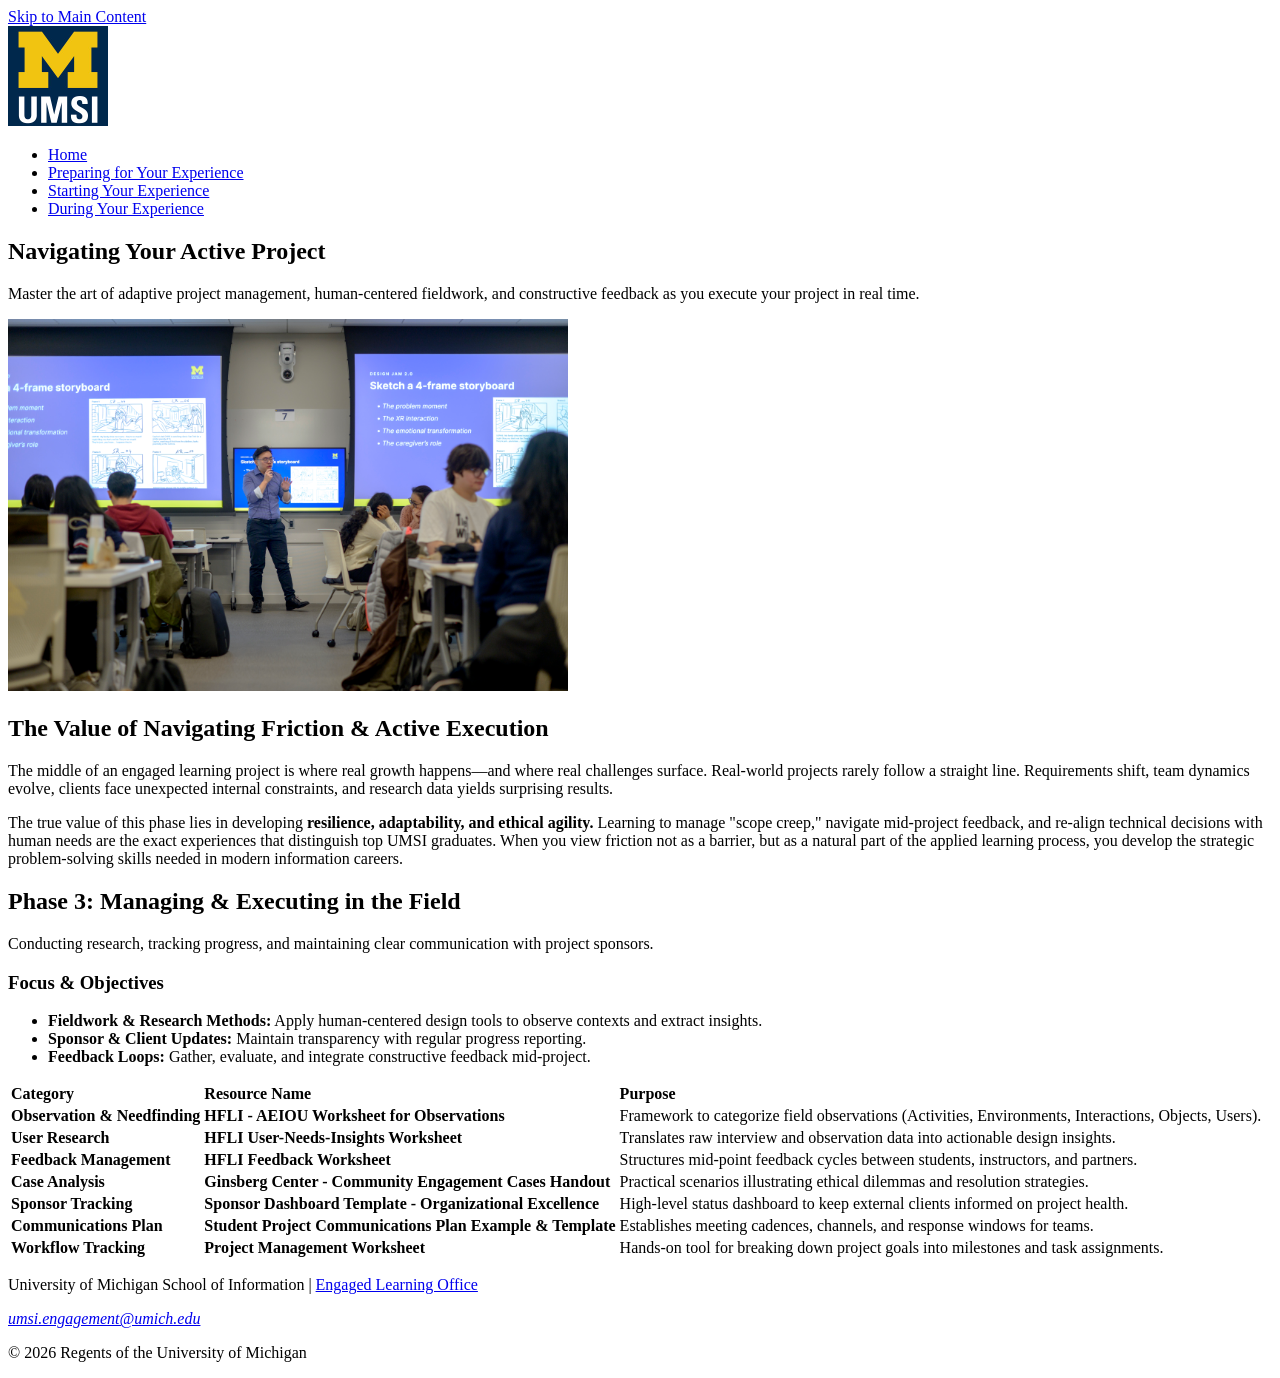
==== during.html @ 8da03dcf "added some images" ====
<!DOCTYPE html>
<html lang="en">
<head>
    <meta charset="UTF-8">
    <meta name="viewport" content="width=device-width, initial-scale=1.0">
    <title>Document</title>
</head>
<body>
    <a href = "#main">Skip to Main Content</a>
    <br>
    <img src="images/UMSI_signature_vertical_informal_solidblue.jpg" alt="UMSI Logo" width="100">
    <nav>
        <ul>
            <li><a href = "index.html">Home</a></li>
            <li><a href = "prep.html">Preparing for Your Experience</a></li>
            <li><a href = "start.html">Starting Your Experience</a></li>
            <li><a href = "during.html">During Your Experience</a></li>
        </ul>
    </nav>

    <main id="main">
        <!-- Content taken & modified from UMGPT with the prompt, "Please write me content that fits appropriately to the "During your Experience" page for UMSI's ELO website": and then pasted in the client objectives & project requirements"
        ChatGPT. (2026). ChatGPT (GPT-5.6 Sol September 17th) [Large language model]. -->
    <section>
        <h1>Navigating Your Active Project</h1>
        <p>Master the art of adaptive project management, human-centered fieldwork, and constructive feedback as you execute your project in real time.</p>
    </section>

    <section>
        <img 
        src="images/UMSI_DesignJam_MixelStudio.jpg"
        alt="Students work together in a bright classroom with screens and projectors."
        width="560">
        <h2>The Value of Navigating Friction & Active Execution</h2>
        <p>The middle of an engaged learning project is where real growth happens—and where real challenges surface. Real-world projects rarely follow a straight line. Requirements shift, team dynamics evolve, clients face unexpected internal constraints, and research data yields surprising results.</p>
        <p>The true value of this phase lies in developing <strong>resilience, adaptability, and ethical agility.</strong> Learning to manage "scope creep," navigate mid-project feedback, and re-align technical decisions with human needs are the exact experiences that distinguish top UMSI graduates. When you view friction not as a barrier, but as a natural part of the applied learning process, you develop the strategic problem-solving skills needed in modern information careers.</p>
    </section>

    <section>
        <h2>Phase 3: Managing & Executing in the Field</h2>
        <p>Conducting research, tracking progress, and maintaining clear communication with project sponsors.</p>

        <article>
            <h3>Focus & Objectives</h3>
            <ul>
                <li><strong>Fieldwork & Research Methods:</strong> Apply human-centered design tools to observe contexts and extract insights.</li>
                <li><strong>Sponsor & Client Updates:</strong> Maintain transparency with regular progress reporting.</li>
                <li><strong>Feedback Loops:</strong> Gather, evaluate, and integrate constructive feedback mid-project.</li>
            </ul>
        </article>

        <article>
            <table style="text-align: left;">
                <tr>
                    <th>Category</th>
                    <th>Resource Name</th>
                    <th>Purpose</th>
                </tr>

                <tr>
                    <th>Observation & Needfinding</th>
                    <th>HFLI - AEIOU Worksheet for Observations</th>
                    <td>Framework to categorize field observations (Activities, Environments, Interactions, Objects, Users).</td>
                </tr>

                <tr>
                    <th>User Research</th>
                    <th>HFLI User-Needs-Insights Worksheet</th>
                    <td>Translates raw interview and observation data into actionable design insights.</td>
                </tr>

                <tr>
                    <th>Feedback Management</th>
                    <th>HFLI Feedback Worksheet</th>
                    <td>Structures mid-point feedback cycles between students, instructors, and partners.</td>
                </tr>

                <tr>
                    <th>Case Analysis</th>
                    <th>Ginsberg Center - Community Engagement Cases Handout</th>
                    <td>Practical scenarios illustrating ethical dilemmas and resolution strategies.</td>
                </tr>

                <tr>
                    <th>Sponsor Tracking</th>
                    <th>Sponsor Dashboard Template - Organizational Excellence</th>
                    <td>High-level status dashboard to keep external clients informed on project health.</td>
                </tr>

                <tr>
                    <th>Communications Plan</th>
                    <th>Student Project Communications Plan Example & Template</th>
                    <td>Establishes meeting cadences, channels, and response windows for teams.</td>
                </tr>

                <tr>
                    <th>Workflow Tracking</th>
                    <th>Project Management Worksheet</th>
                    <td>Hands-on tool for breaking down project goals into milestones and task assignments.</td>
                </tr>
            </table>
        </article>
        </section>
    </section>
    </main>

    <footer>
        <p>University of Michigan School of Information | <a href="https://www.si.umich.edu/programs/engaged-learning/about-engaged-learning-office">Engaged Learning Office </a></p>
        <address>
        <a href="mailto:umsi.engagement@umich.edu">umsi.engagement@umich.edu</a>
        </address>
        <p>&copy; 2026 Regents of the University of Michigan</p>
    </footer>
</body>
</html>
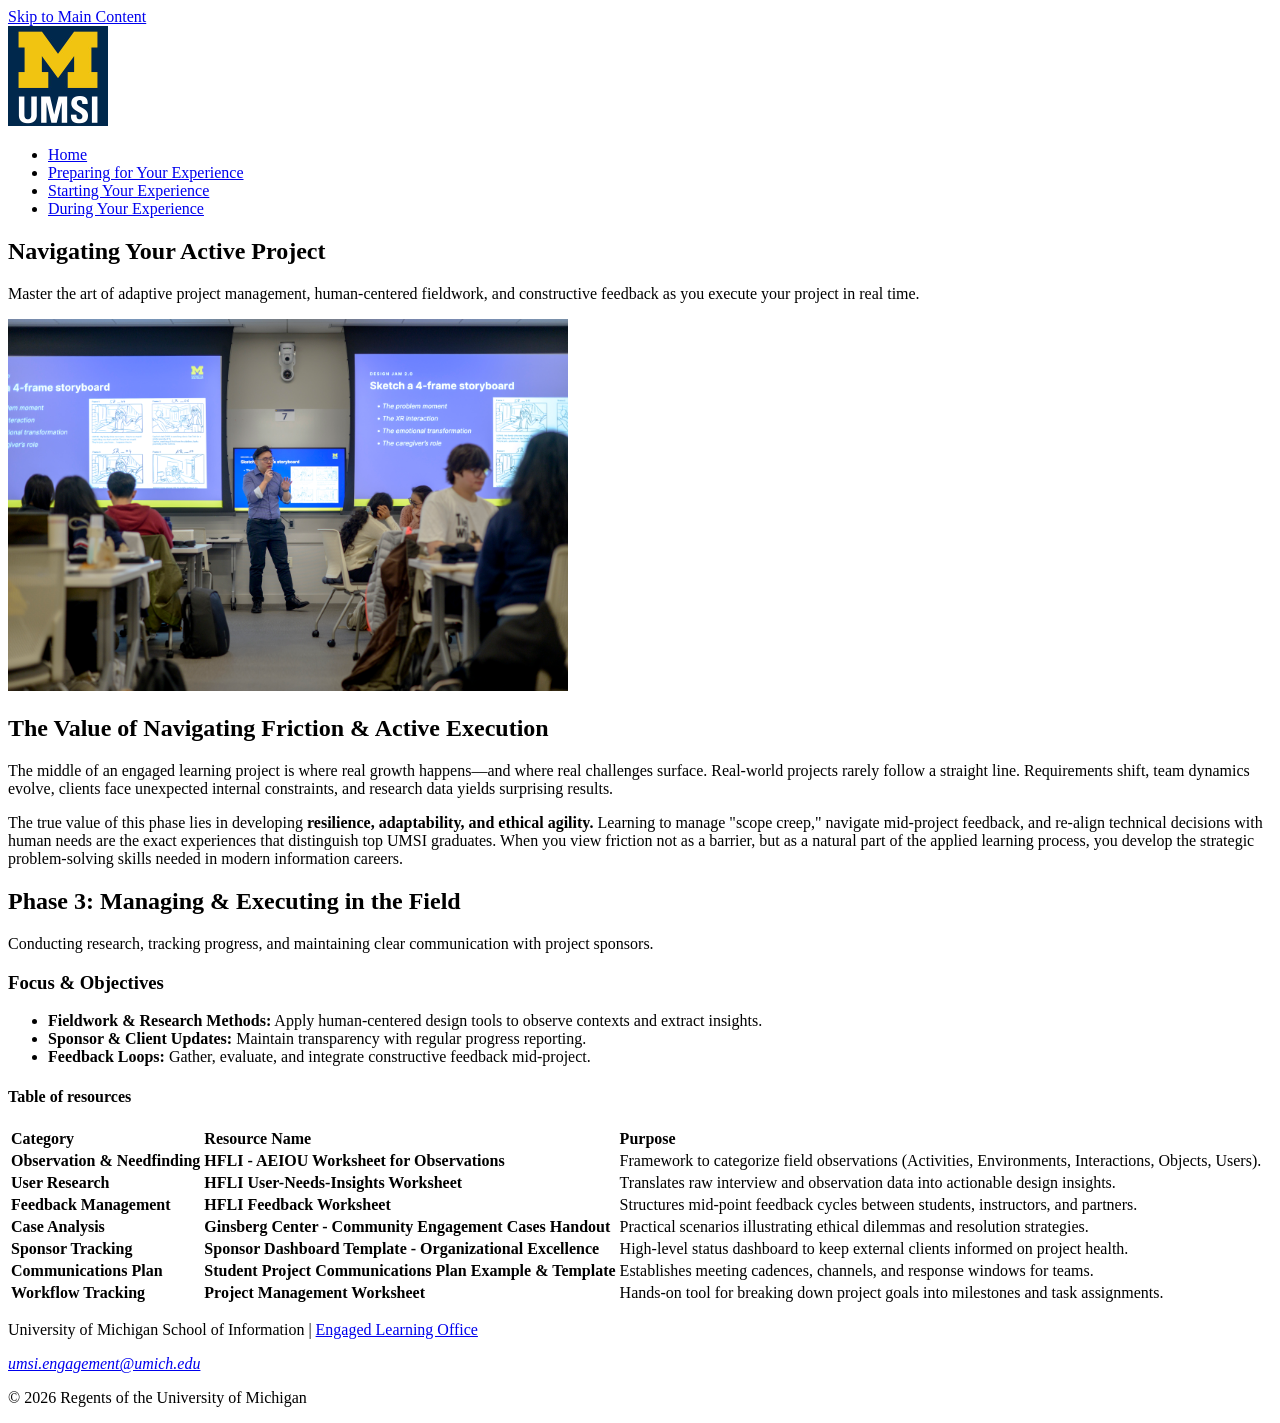
==== commit 4f662820: "fixed w3 issues in during.html" ====
--- a/during.html
+++ b/during.html
@@ -3,11 +3,13 @@
 <head>
     <meta charset="UTF-8">
     <meta name="viewport" content="width=device-width, initial-scale=1.0">
-    <title>Document</title>
+    <title>During your experience</title>
 </head>
 <body>
     <a href = "#main">Skip to Main Content</a>
     <br>
+
+    <header>
     <img src="images/UMSI_signature_vertical_informal_solidblue.jpg" alt="UMSI Logo" width="100">
     <nav>
         <ul>
@@ -17,6 +19,7 @@
             <li><a href = "during.html">During Your Experience</a></li>
         </ul>
     </nav>
+    </header>
 
     <main id="main">
         <!-- Content taken & modified from UMGPT with the prompt, "Please write me content that fits appropriately to the "During your Experience" page for UMSI's ELO website": and then pasted in the client objectives & project requirements"
@@ -50,6 +53,7 @@
         </article>
 
         <article>
+            <h4>Table of resources</h4>
             <table style="text-align: left;">
                 <tr>
                     <th>Category</th>
@@ -100,7 +104,6 @@
                 </tr>
             </table>
         </article>
-        </section>
     </section>
     </main>
 
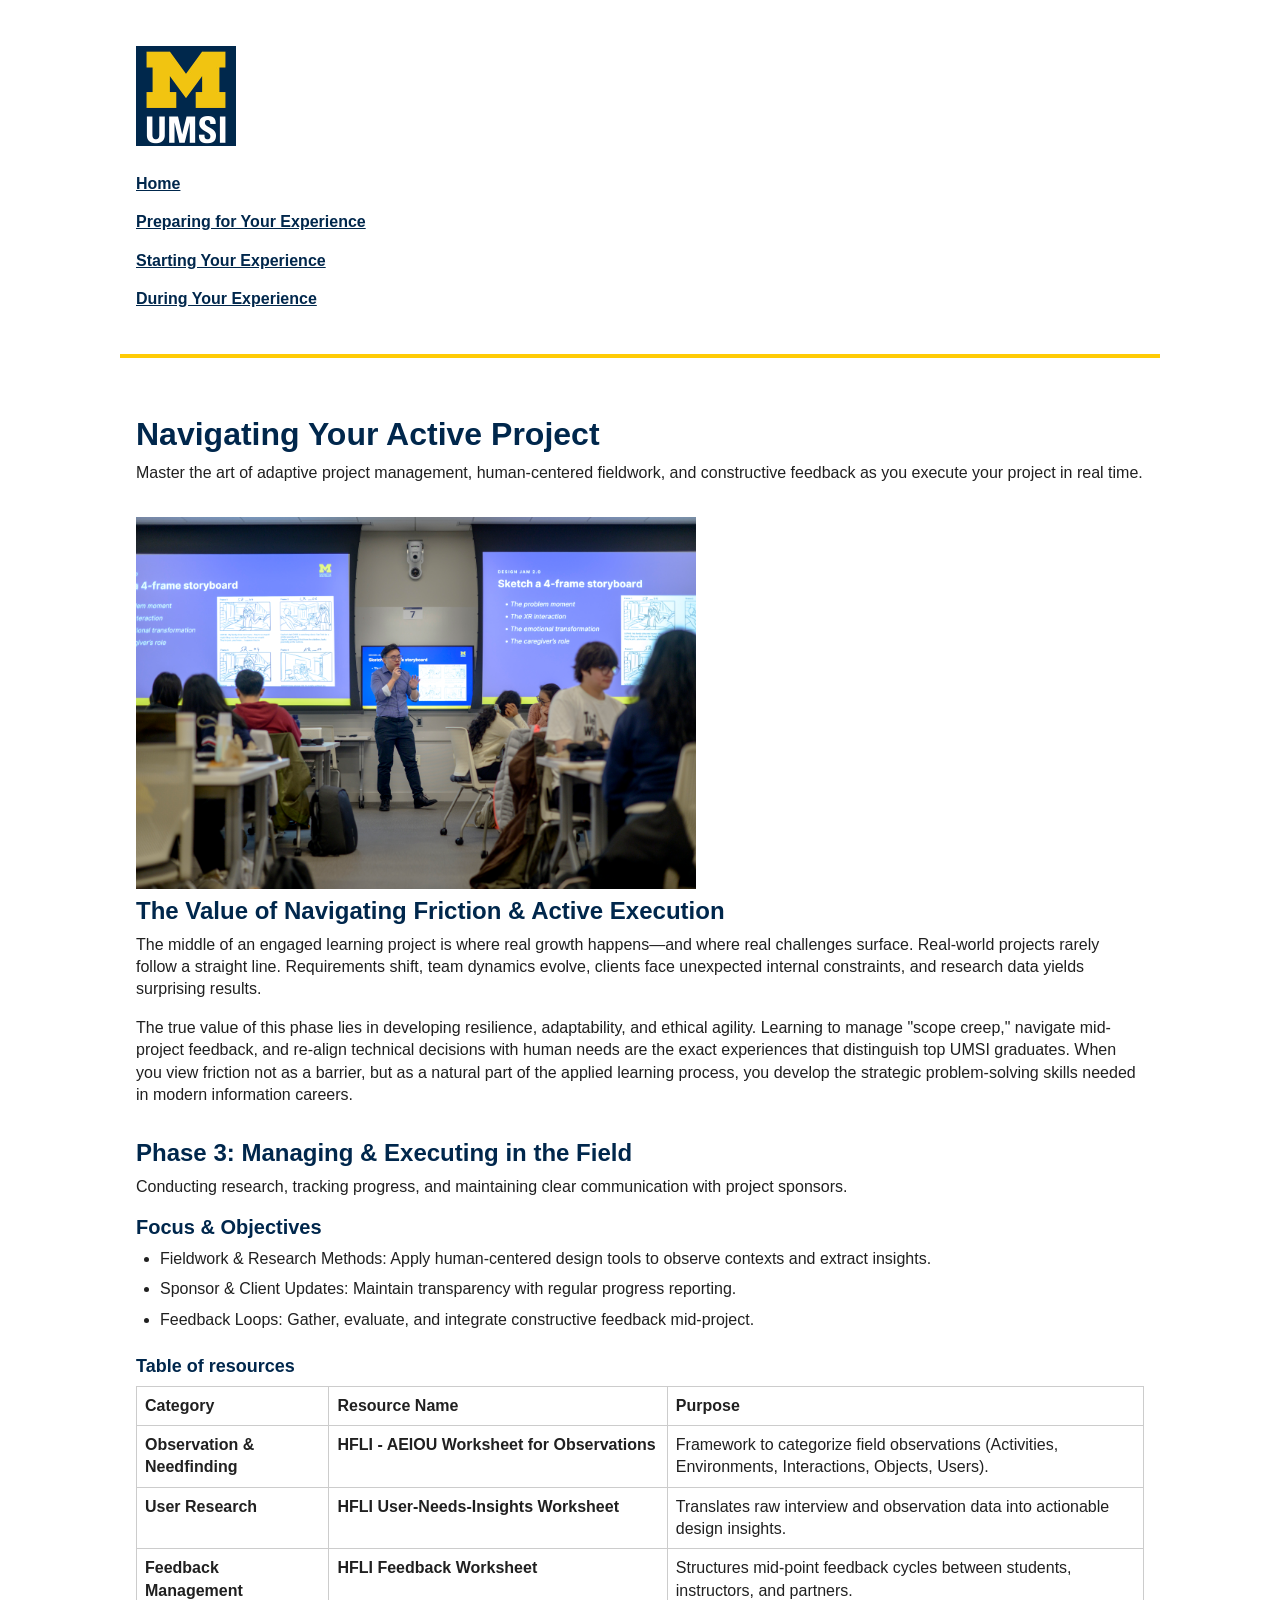
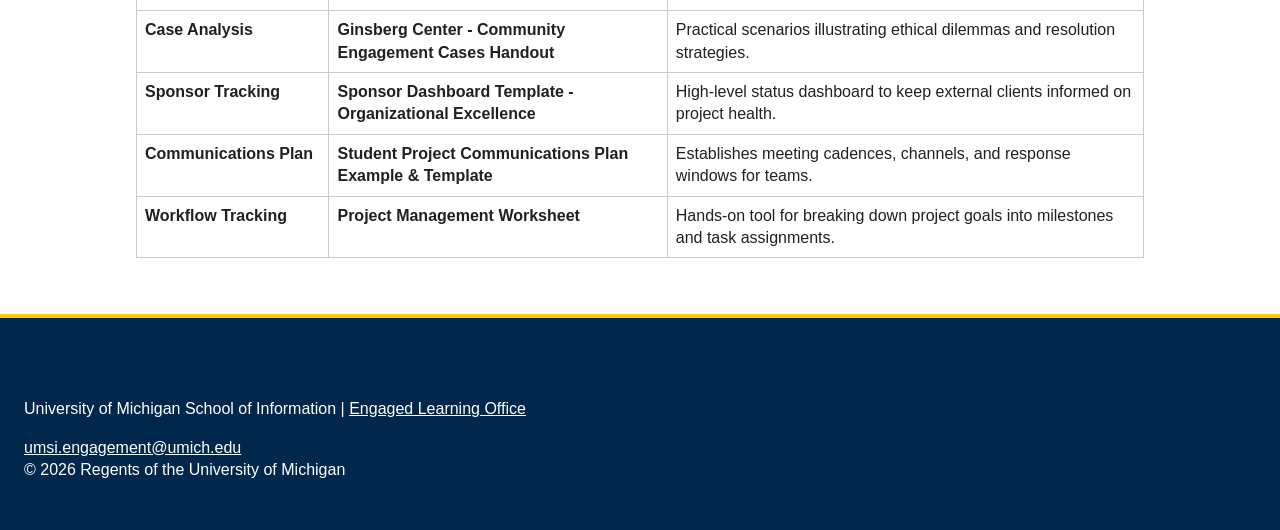
==== commit 8343491e: "added basic styling" ====
--- a/during.html
+++ b/during.html
@@ -4,9 +4,11 @@
     <meta charset="UTF-8">
     <meta name="viewport" content="width=device-width, initial-scale=1.0">
     <title>During your experience</title>
+    <link rel="stylesheet" href="css/html5reset.css">
+    <link rel="stylesheet" href="css/style.css">
 </head>
 <body>
-    <a href = "#main">Skip to Main Content</a>
+    <a class="skip-link" href = "#main">Skip to Main Content</a>
     <br>
 
     <header>
@@ -54,7 +56,8 @@
 
         <article>
             <h4>Table of resources</h4>
-            <table style="text-align: left;">
+            <div class="table-scroll" aria-label="Resources table" tabindex="0">
+            <table>
                 <tr>
                     <th>Category</th>
                     <th>Resource Name</th>
@@ -103,6 +106,7 @@
                     <td>Hands-on tool for breaking down project goals into milestones and task assignments.</td>
                 </tr>
             </table>
+            </div>
         </article>
     </section>
     </main>
@@ -115,4 +119,4 @@
         <p>&copy; 2026 Regents of the University of Michigan</p>
     </footer>
 </body>
-</html>+</html>
--- a/css/style.css
+++ b/css/style.css
@@ -0,0 +1,177 @@
+/* Basic shared styles drafted with OpenAI Codex assistance.
+   U-M brand color reference: https://brand.umich.edu/design-resources/colors/
+   Michigan Blue: #00274c; Michigan Maize: #ffcb05.
+   Arial is a simple system-font choice; no downloaded fonts are required.
+*/
+
+* {
+    box-sizing: border-box;
+}
+
+body {
+    font-family: "IBM Plex Sans", Montserrat, "Nunito Sans", Helvetica, sans-serif;
+    font-size: 1rem;
+    line-height: 1.4;
+    color: #202020;
+    background-color: #ffffff;
+}
+
+header, main {
+    max-width: 65rem;
+    margin: 0 auto;
+    padding: 1.5rem 1rem;
+}
+
+footer {
+    padding: 5rem 1.5rem 2rem 1.5rem;
+}
+
+header {
+    border-bottom: 0.3rem solid #ffcb05;
+}
+
+h1, h2, h3, h4 {
+    color: #00274c;
+    font-weight: bold;
+    line-height: 1.25;
+    
+    margin-bottom: 0.5rem;
+}
+
+h1 {
+    font-size: 2rem;
+    margin-top: 2rem;
+}
+
+h2 {
+    font-size: 1.5rem;
+}
+
+h3 {
+    font-size: 1.25rem;
+}
+
+h4 {
+    font-size: 1.125rem;
+}
+
+p, ul, ol {
+    margin-bottom: 1rem;
+}
+
+section, aside {
+    margin-bottom: 2rem;
+}
+
+article {
+    margin-bottom: 1.5rem;
+}
+
+ul, ol {
+    padding-left: 1.5rem;
+}
+
+ul {
+    list-style: disc;
+}
+
+li {
+    margin-bottom: 0.5rem;
+}
+
+a {
+    color: #00274c;
+    text-decoration: underline;
+}
+
+a:hover {
+    background-color: #ffcb05;
+    color: #00274c;
+}
+
+a:focus-visible {
+    outline: 0.2rem solid #00274c;
+    outline-offset: 0.2rem;
+    background-color: #ffcb05;
+    color: #00274c;
+}
+
+nav ul {
+    list-style: none;
+    padding-left: 0;
+    margin-top: 1rem;
+}
+
+nav ul li a {
+    padding: 0.25rem 0;
+}
+
+nav a {
+    display: block;
+    padding: 0.75rem;
+    font-weight: bold;
+}
+
+img {
+    max-width: 100%;
+    height: auto;
+}
+
+iframe {
+    display: block;
+    width: 100%;
+    height: auto;
+    /* forcing consistent height for aesthetic purpose */
+    aspect-ratio: 16 / 9;
+}
+
+/* Scrollable table container added with OpenAI Codex assistance. */
+.table-scroll {
+    max-width: 100%;
+    overflow-x: auto;
+}
+
+.table-scroll table {
+    width: 100%;
+    min-width: 40rem;
+}
+
+.table-scroll:focus-visible {
+    outline: 0.2rem solid #00274c;
+    outline-offset: 0.2rem;
+}
+
+th {
+    font-weight: bold;
+}
+
+th, td {
+    padding: 0.5rem;
+    border: 1px solid #cccccc;
+    text-align: left;
+}
+
+footer {
+    border-top: 0.3rem solid #ffcb05;
+    background-color: #00274c;
+    color: #ffffff;
+}
+
+footer a {
+    color: #ffffff;
+}
+
+.skip-link {
+    position: absolute;
+    top: -60px;
+    z-index: 1000;
+
+    /* styling */
+    background-color: yellow;
+    color: black;
+    padding: 10px;
+}
+
+.skip-link:focus {
+    top: 0px;
+}
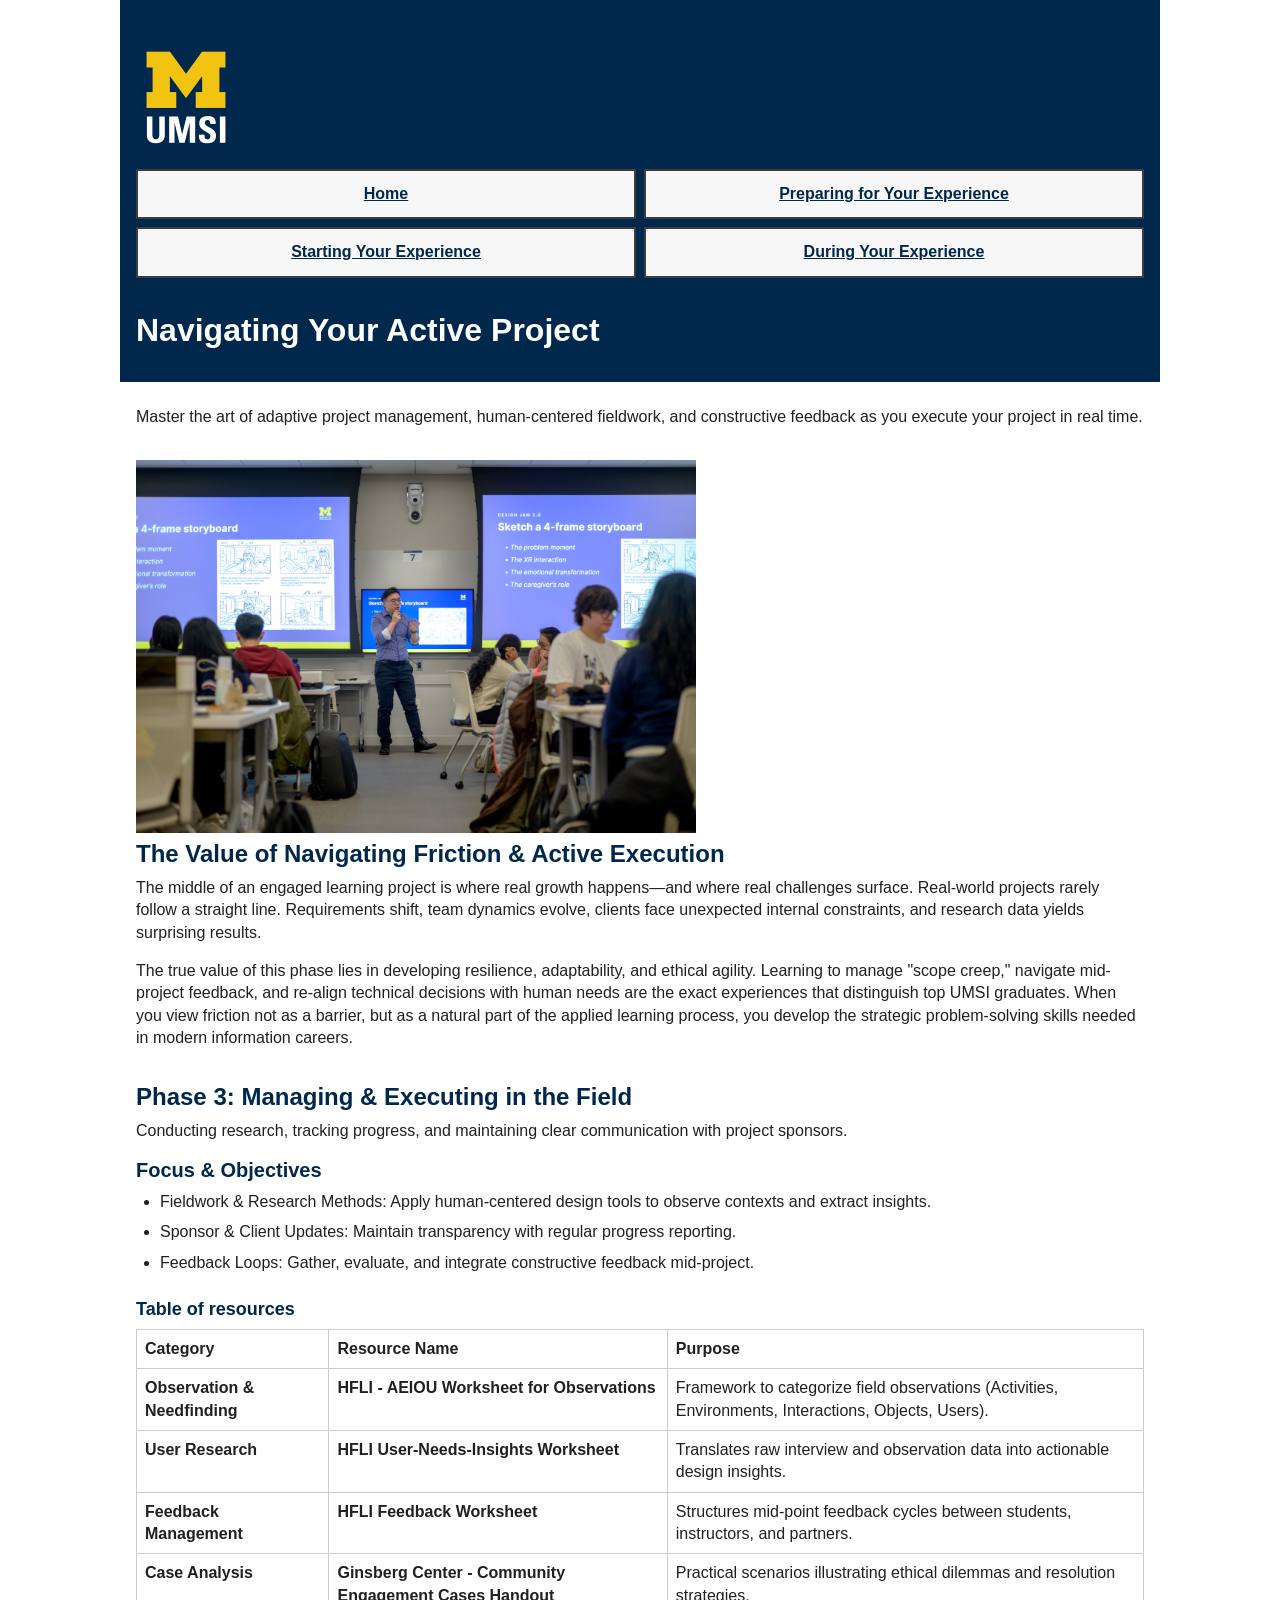
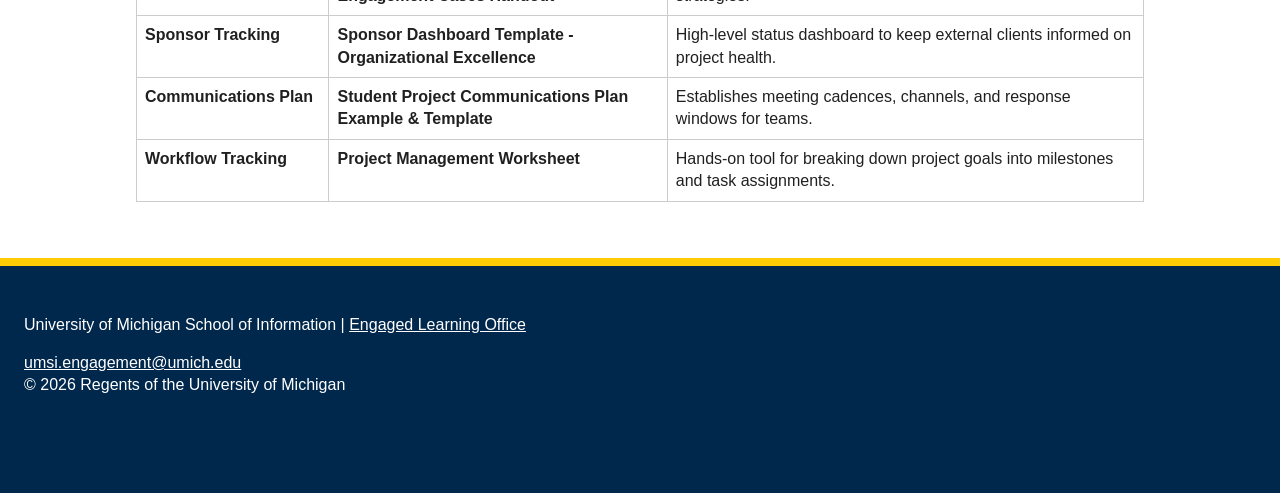
==== commit 7a6e16e3: "small aesthetic tweaks" ====
--- a/during.html
+++ b/during.html
@@ -8,10 +8,10 @@
     <link rel="stylesheet" href="css/style.css">
 </head>
 <body>
+    <header>
     <a class="skip-link" href = "#main">Skip to Main Content</a>
     <br>
 
-    <header>
     <img src="images/UMSI_signature_vertical_informal_solidblue.jpg" alt="UMSI Logo" width="100">
     <nav>
         <ul>
@@ -21,13 +21,14 @@
             <li><a href = "during.html">During Your Experience</a></li>
         </ul>
     </nav>
-    </header>
+    
+    <h1>Navigating Your Active Project</h1>
+
+</header>
 
     <main id="main">
-        <!-- Content taken & modified from UMGPT with the prompt, "Please write me content that fits appropriately to the "During your Experience" page for UMSI's ELO website": and then pasted in the client objectives & project requirements"
-        ChatGPT. (2026). ChatGPT (GPT-5.6 Sol September 17th) [Large language model]. -->
+
     <section>
-        <h1>Navigating Your Active Project</h1>
         <p>Master the art of adaptive project management, human-centered fieldwork, and constructive feedback as you execute your project in real time.</p>
     </section>
 
--- a/css/style.css
+++ b/css/style.css
@@ -1,9 +1,3 @@
-/* Basic shared styles drafted with OpenAI Codex assistance.
-   U-M brand color reference: https://brand.umich.edu/design-resources/colors/
-   Michigan Blue: #00274c; Michigan Maize: #ffcb05.
-   Arial is a simple system-font choice; no downloaded fonts are required.
-*/
-
 * {
     box-sizing: border-box;
 }
@@ -23,11 +17,8 @@
 }
 
 footer {
-    padding: 5rem 1.5rem 2rem 1.5rem;
-}
-
-header {
-    border-bottom: 0.3rem solid #ffcb05;
+    padding: 3rem 1.5rem 5rem 1.5rem;
+    border-top: 0.5rem solid #ffcb05;
 }
 
 h1, h2, h3, h4 {
@@ -39,6 +30,7 @@
 }
 
 h1 {
+    color: white;
     font-size: 2rem;
     margin-top: 2rem;
 }
@@ -89,27 +81,99 @@
     color: #00274c;
 }
 
-a:focus-visible {
+a:focus {
     outline: 0.2rem solid #00274c;
-    outline-offset: 0.2rem;
     background-color: #ffcb05;
     color: #00274c;
 }
 
+/* formatting Nav section */
+header {
+    background-color: #00274c;
+}
+
 nav ul {
+    display: grid;
+    grid-template-columns: minmax(0, 1fr) minmax(0, 1fr);
+    gap: 0.5rem;
     list-style: none;
     padding-left: 0;
     margin-top: 1rem;
 }
 
-nav ul li a {
-    padding: 0.25rem 0;
+nav ul li {
+    margin-bottom: 0;
 }
 
 nav a {
     display: block;
     padding: 0.75rem;
     font-weight: bold;
+    height: 100%;
+    border: 0.125rem solid #3d3d3d;
+    /* not setting boarder radius cuz i think it doesn't look good with the umich aesthetic */
+    text-align: center;
+    overflow-wrap: anywhere;
+    background-color: #f7f7f7;
+}
+
+/* program grid */
+.program-grid {
+    display: grid;
+    grid-template-columns: minmax(0, 1fr) minmax(0, 1fr);
+    gap: 1rem;
+}
+
+.program-card {
+    min-width: 0;
+    margin-bottom: 0;
+    padding: 1rem;
+    /* border: 0.125rem solid #00274c; */
+    /* border-radius: 0.5rem; */
+    background-color: #2f65a7;
+    overflow-wrap: anywhere;
+}
+
+.program-card h3 a,
+.program-card p {
+    color: white;
+    font-weight:normal;
+}
+
+/* An alternative listed item in grey cards */
+.grey-card-grid {
+    display: grid;
+    grid-template-columns: minmax(0, 1fr) minmax(0, 1fr);
+    gap: 1rem;
+    padding-left: 0;
+}
+
+ul.grey-card-grid {
+    list-style: none;
+}
+
+ol.grey-card-grid {
+    list-style-position: inside;
+}
+
+.grey-card-grid > li {
+    min-width: 0;
+    margin-bottom: 0;
+    padding: 1rem;
+    background-color: #f0f0f0;
+    color: #202020;
+    overflow-wrap: anywhere;
+}
+
+.grey-card-grid a {
+    color: #333333;
+}
+
+.grey-card-grid a:hover,
+.grey-card-grid a:focus {
+    background-color: #d6d6d6;
+    color: #111111;
+    outline-color: #333333;
 }
 
 img {
@@ -125,7 +189,7 @@
     aspect-ratio: 16 / 9;
 }
 
-/* Scrollable table container added with OpenAI Codex assistance. */
+/* making table scrollable so it won't make the whole site horizontally wider */
 .table-scroll {
     max-width: 100%;
     overflow-x: auto;
@@ -152,7 +216,6 @@
 }
 
 footer {
-    border-top: 0.3rem solid #ffcb05;
     background-color: #00274c;
     color: #ffffff;
 }
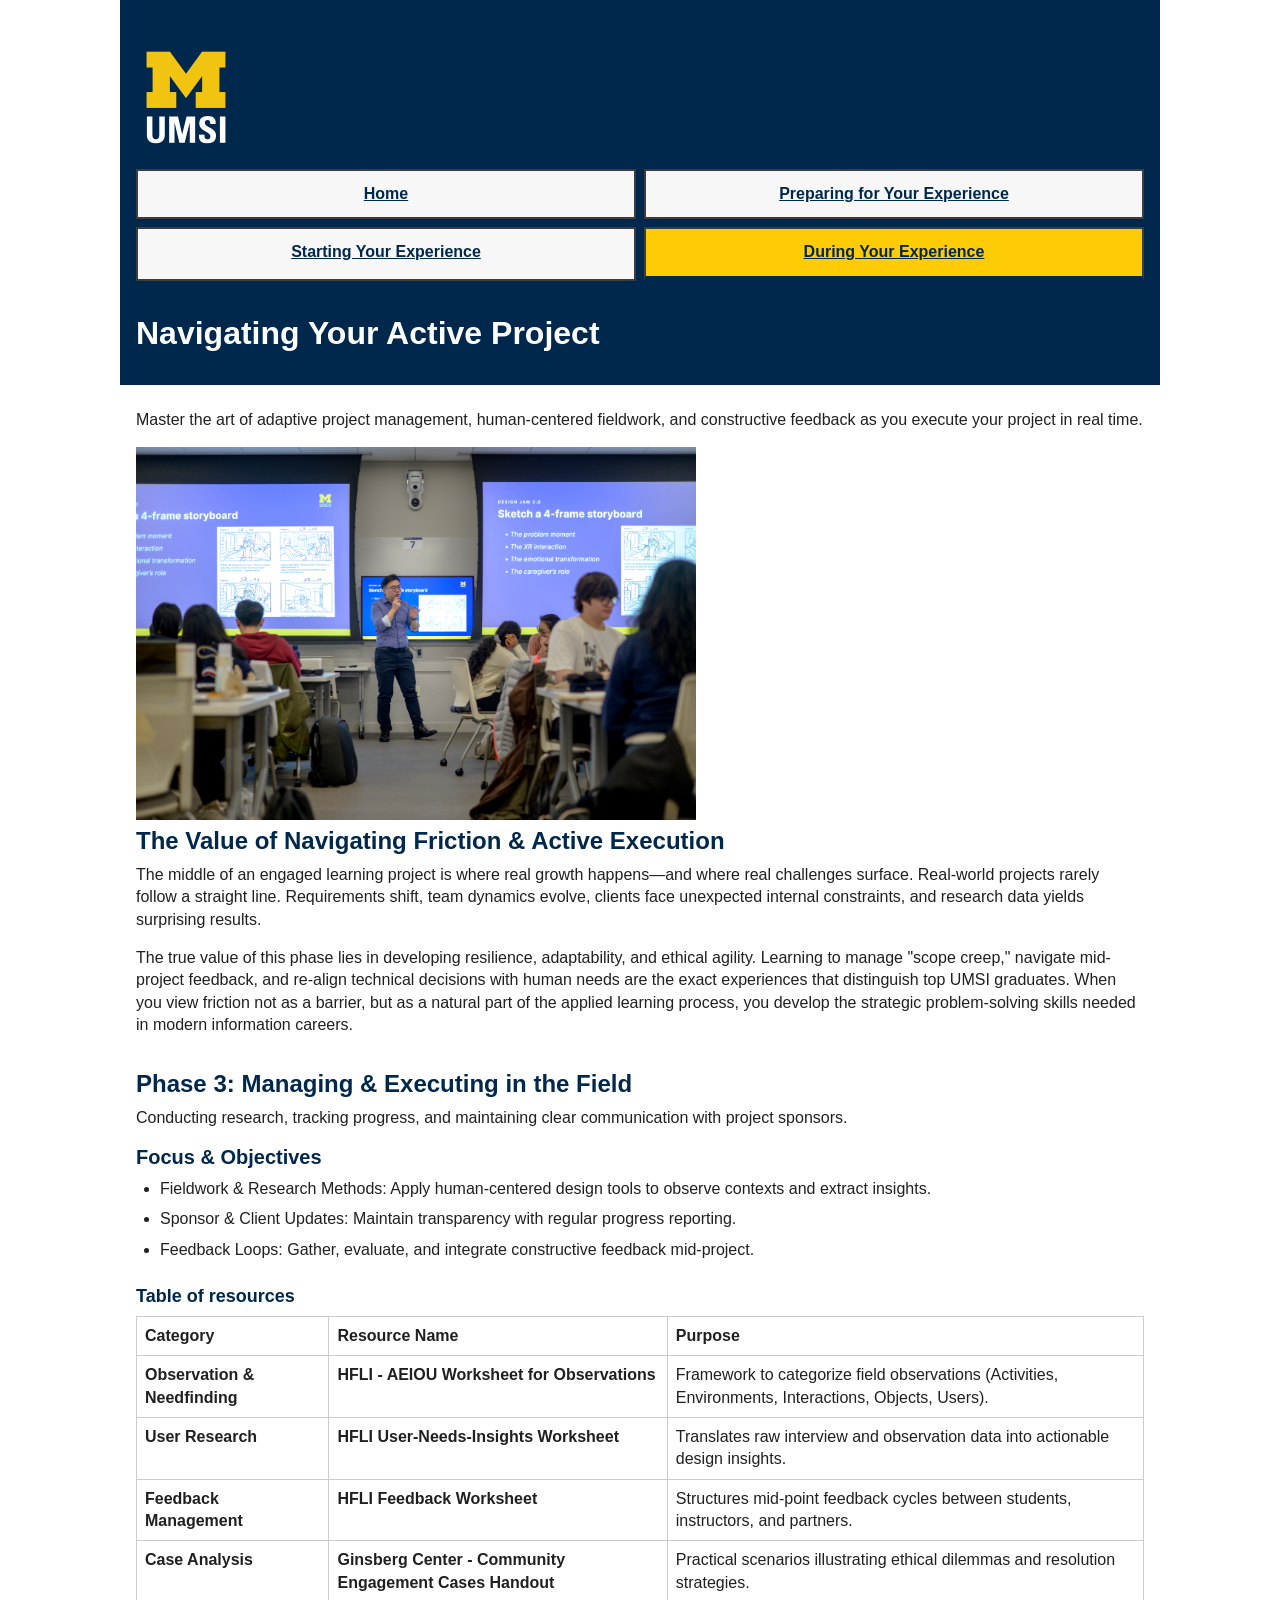
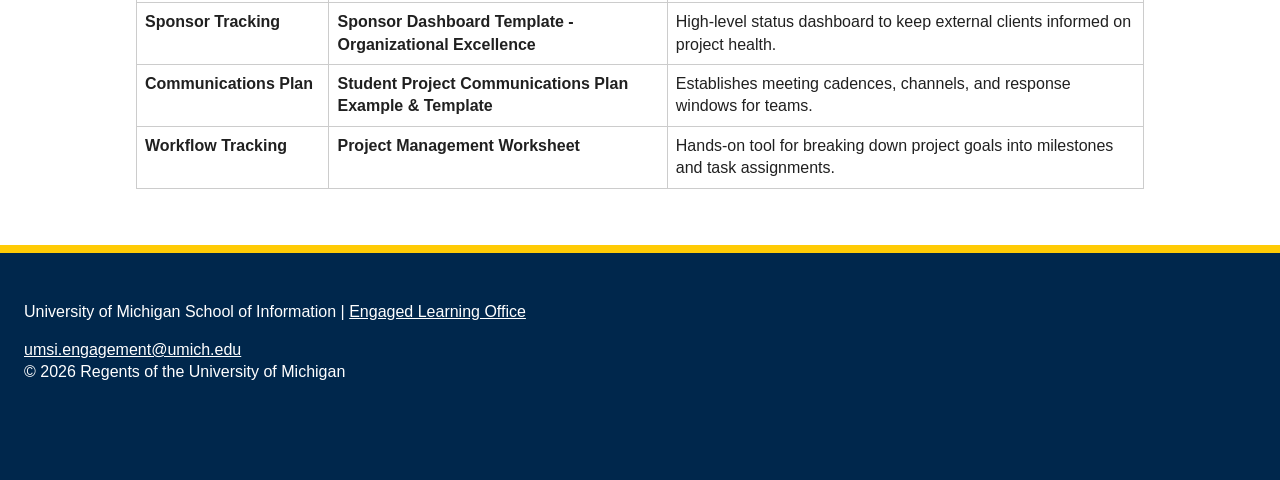
==== commit a36af5e3: "w3 checker mistakes fixed" ====
--- a/during.html
+++ b/during.html
@@ -18,7 +18,8 @@
             <li><a href = "index.html">Home</a></li>
             <li><a href = "prep.html">Preparing for Your Experience</a></li>
             <li><a href = "start.html">Starting Your Experience</a></li>
-            <li><a href = "during.html">During Your Experience</a></li>
+            <!-- Current-page identification assisted with ChatGPT. I learned about the use case of aria-current from asking chatGPT -->
+            <li><a href = "during.html" aria-current="page">During Your Experience</a></li>
         </ul>
     </nav>
     
@@ -28,9 +29,7 @@
 
     <main id="main">
 
-    <section>
-        <p>Master the art of adaptive project management, human-centered fieldwork, and constructive feedback as you execute your project in real time.</p>
-    </section>
+    <p>Master the art of adaptive project management, human-centered fieldwork, and constructive feedback as you execute your project in real time.</p>
 
     <section>
         <img 
@@ -57,7 +56,7 @@
 
         <article>
             <h4>Table of resources</h4>
-            <div class="table-scroll" aria-label="Resources table" tabindex="0">
+            <div class="table-scroll" role="region" aria-label="Resources table" tabindex="0">
             <table>
                 <tr>
                     <th>Category</th>
--- a/css/style.css
+++ b/css/style.css
@@ -115,6 +115,13 @@
     text-align: center;
     overflow-wrap: anywhere;
     background-color: #f7f7f7;
+}
+
+/* Current-page navigation styling assisted with ChatGPT. */
+nav a[aria-current="page"] {
+    background-color: #ffcb05;
+    font-weight: bold;
+    border-bottom: 0.35rem solid #00274c;
 }
 
 /* program grid */
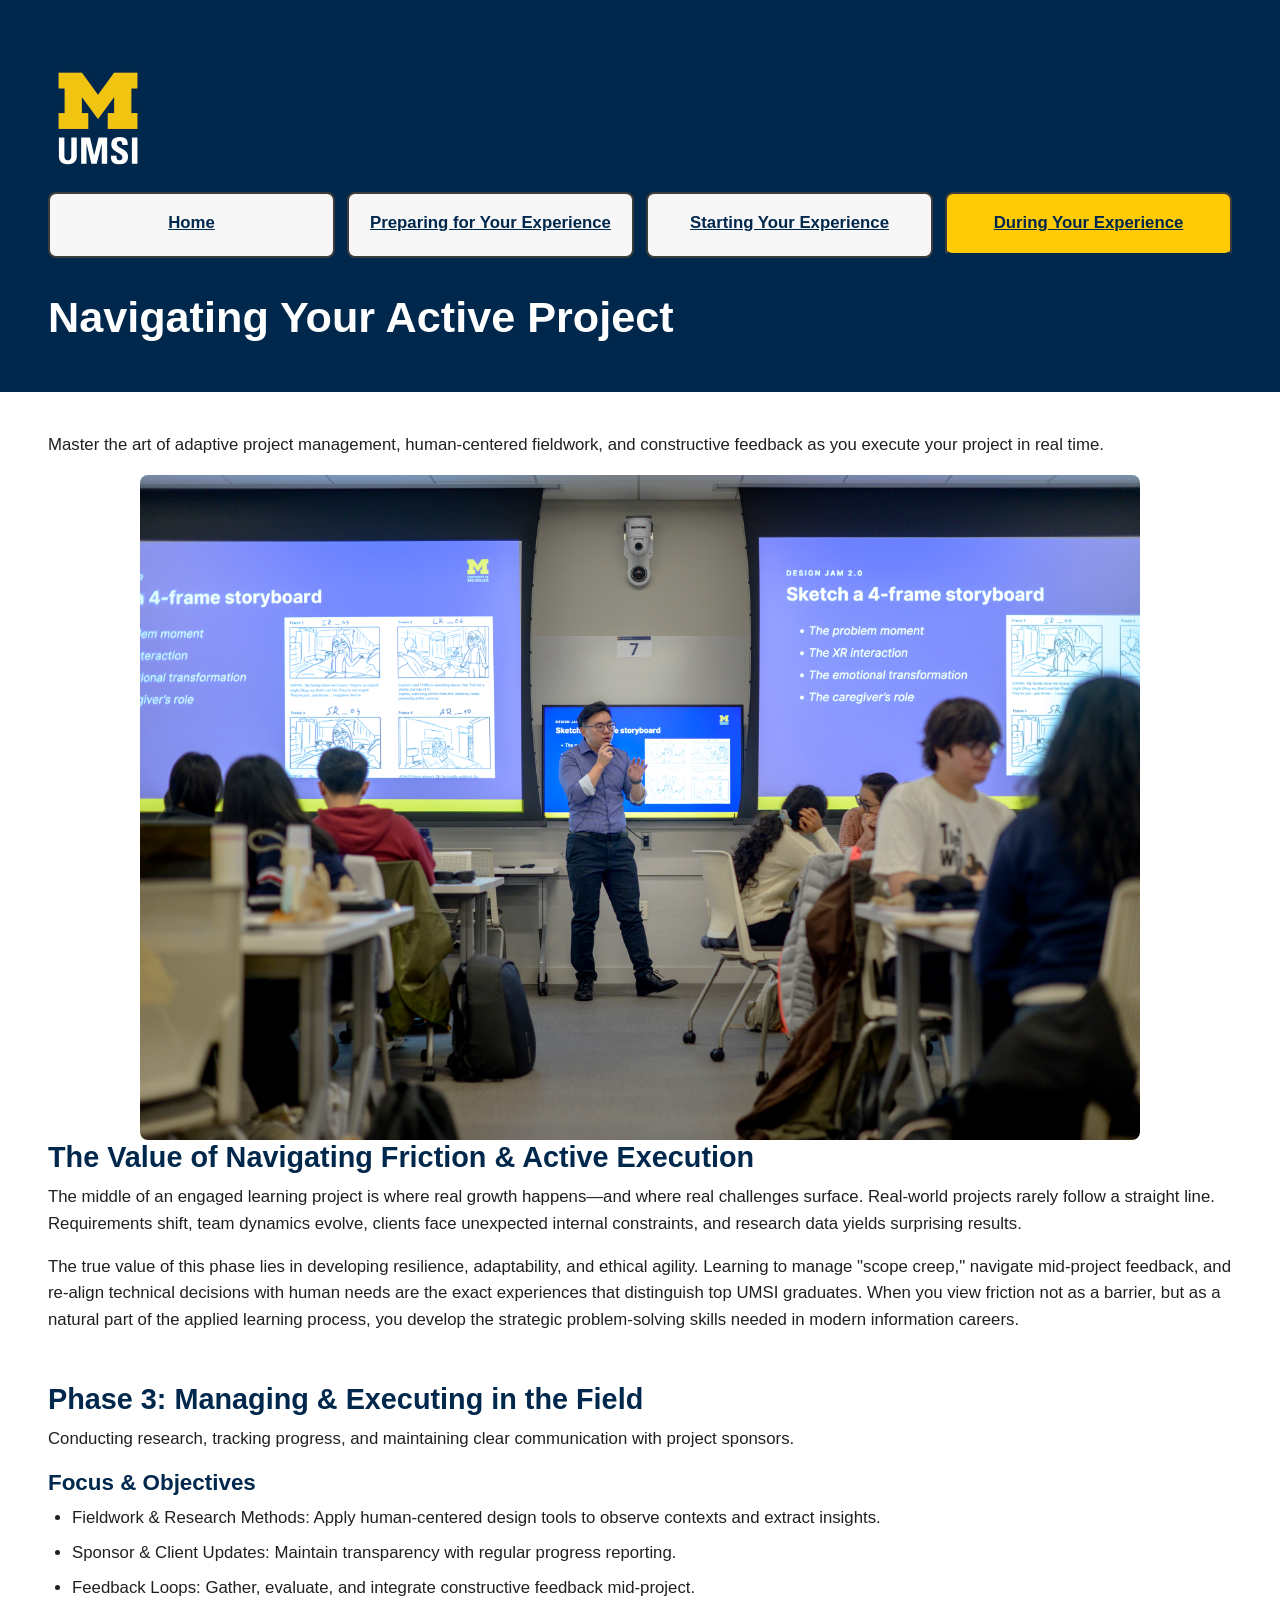
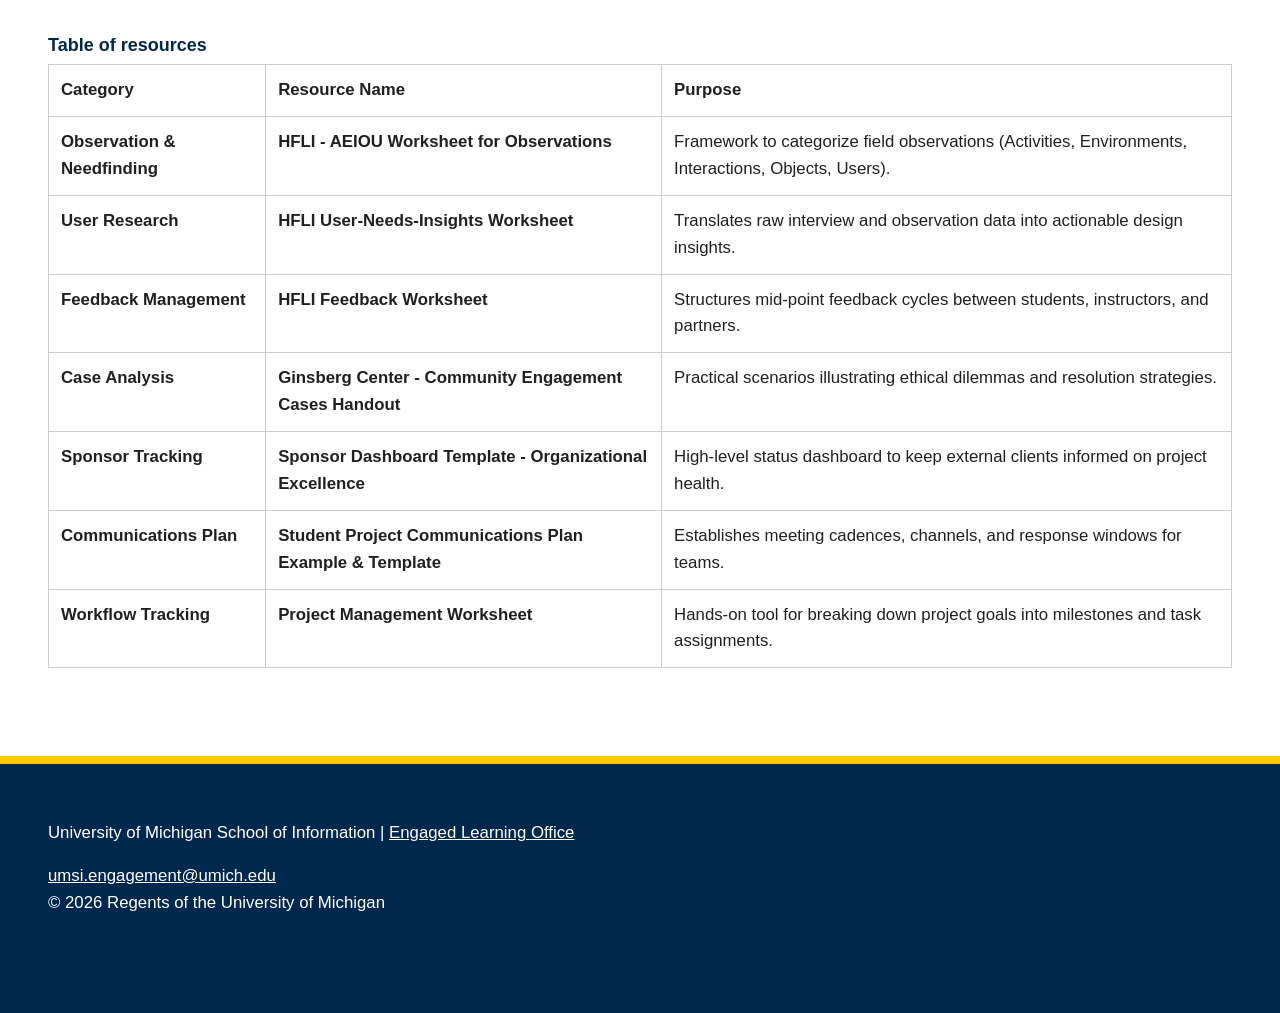
==== commit a48fc845: "various changes" ====
--- a/during.html
+++ b/during.html
@@ -116,7 +116,8 @@
         <address>
         <a href="mailto:umsi.engagement@umich.edu">umsi.engagement@umich.edu</a>
         </address>
-        <p>&copy; 2026 Regents of the University of Michigan</p>
+        <p>&copy; <span id="year">2026</span> Regents of the University of Michigan</p>
     </footer>
+    <script src="js/footer.js"></script>
 </body>
 </html>
--- a/css/style.css
+++ b/css/style.css
@@ -74,11 +74,6 @@
 a {
     color: #00274c;
     text-decoration: underline;
-}
-
-a:hover {
-    background-color: #ffcb05;
-    color: #00274c;
 }
 
 a:focus {
@@ -111,13 +106,12 @@
     font-weight: bold;
     height: 100%;
     border: 0.125rem solid #3d3d3d;
-    /* not setting boarder radius cuz i think it doesn't look good with the umich aesthetic */
+    border-radius: 8px;
     text-align: center;
     overflow-wrap: anywhere;
     background-color: #f7f7f7;
 }
 
-/* Current-page navigation styling assisted with ChatGPT. */
 nav a[aria-current="page"] {
     background-color: #ffcb05;
     font-weight: bold;
@@ -135,6 +129,7 @@
     min-width: 0;
     margin-bottom: 0;
     padding: 1rem;
+    border-radius: 8px;
     /* border: 0.125rem solid #00274c; */
     /* border-radius: 0.5rem; */
     background-color: #2f65a7;
@@ -167,9 +162,19 @@
     min-width: 0;
     margin-bottom: 0;
     padding: 1rem;
+    border-radius: 8px;
     background-color: #f0f0f0;
     color: #202020;
     overflow-wrap: anywhere;
+}
+
+.grey-card-grid > li#highlight {
+  background-color: #ffcb05;
+}
+
+.grey-card-grid #highlight a {
+  color: darkblue;
+  font-weight: bold;
 }
 
 .grey-card-grid a {
@@ -186,6 +191,7 @@
 img {
     max-width: 100%;
     height: auto;
+    border-radius: 8px;
 }
 
 iframe {
@@ -194,6 +200,7 @@
     height: auto;
     /* forcing consistent height for aesthetic purpose */
     aspect-ratio: 16 / 9;
+    border-radius: 8px;
 }
 
 /* making table scrollable so it won't make the whole site horizontally wider */
@@ -245,3 +252,96 @@
 .skip-link:focus {
     top: 0px;
 }
+
+/* Hover effects */
+nav a:hover,
+nav a:focus-visible {
+    background-color: #ffcb05;
+}
+
+.program-card:hover,
+.grey-card-grid > li:hover {
+    background-color: #d6d6d6;
+}
+
+a:hover {
+    color: #3d5f80;
+}
+
+@media (min-width: 768px) {
+    body {
+        font-size: 1.05rem;
+        line-height: 1.6;
+    }
+
+    header, main {
+        padding: 2.5rem 3rem;
+        max-width: 120rem;
+    }
+
+    footer {
+        padding: 3.5rem 3rem 5rem;
+    }
+
+    main img {
+        width: 100%;
+        max-width: 1000px;
+
+        /* only centering images */
+        display: block;
+        margin-left: auto;
+        margin-right: auto;
+    }
+
+    nav ul {
+        grid-template-columns: repeat(4, minmax(0, 1fr));
+        gap: 0.75rem;
+    }
+
+    nav a {
+        padding: 1rem 0.75rem;
+    }
+
+    h1 {
+        font-size: 2.7rem;
+    }
+
+    h2 {
+        font-size: 1.8rem;
+    }
+
+    h3 {
+        font-size: 1.4rem;
+    }
+
+    section, aside {
+        margin-bottom: 3rem;
+    }
+
+    article {
+        margin-bottom: 2rem;
+    }
+
+    .program-grid {
+        grid-template-columns: repeat(4, minmax(0, 1fr));
+        gap: 1.5rem;
+    }
+
+    .program-card,
+    .grey-card-grid > li {
+        padding: 1.5rem;
+    }
+
+    .grey-card-grid {
+        grid-template-columns: repeat(4, minmax(0, 1fr));
+        gap: 1.5rem;
+    }
+
+    #content-heavy {
+        grid-template-columns: repeat(2, minmax(0, 1fr));
+    }
+
+    th, td {
+        padding: 0.75rem;
+    }
+}
